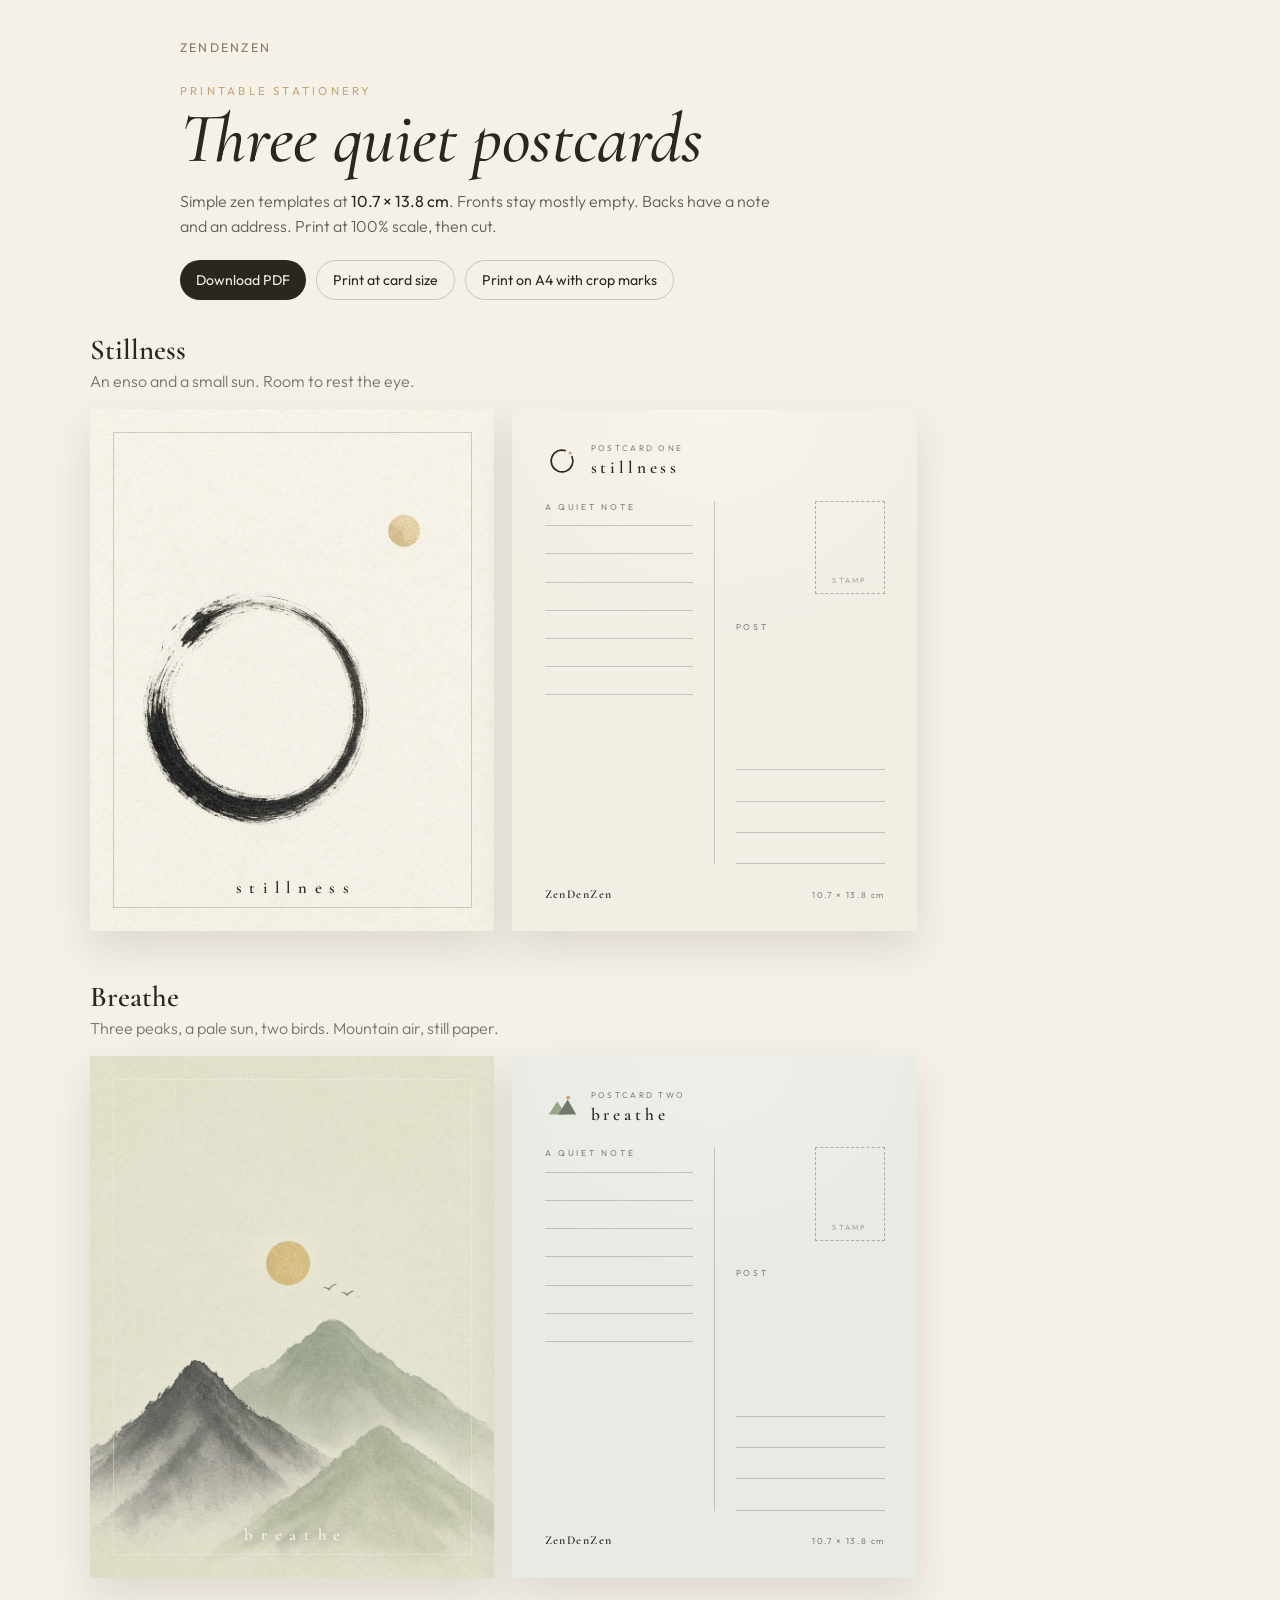
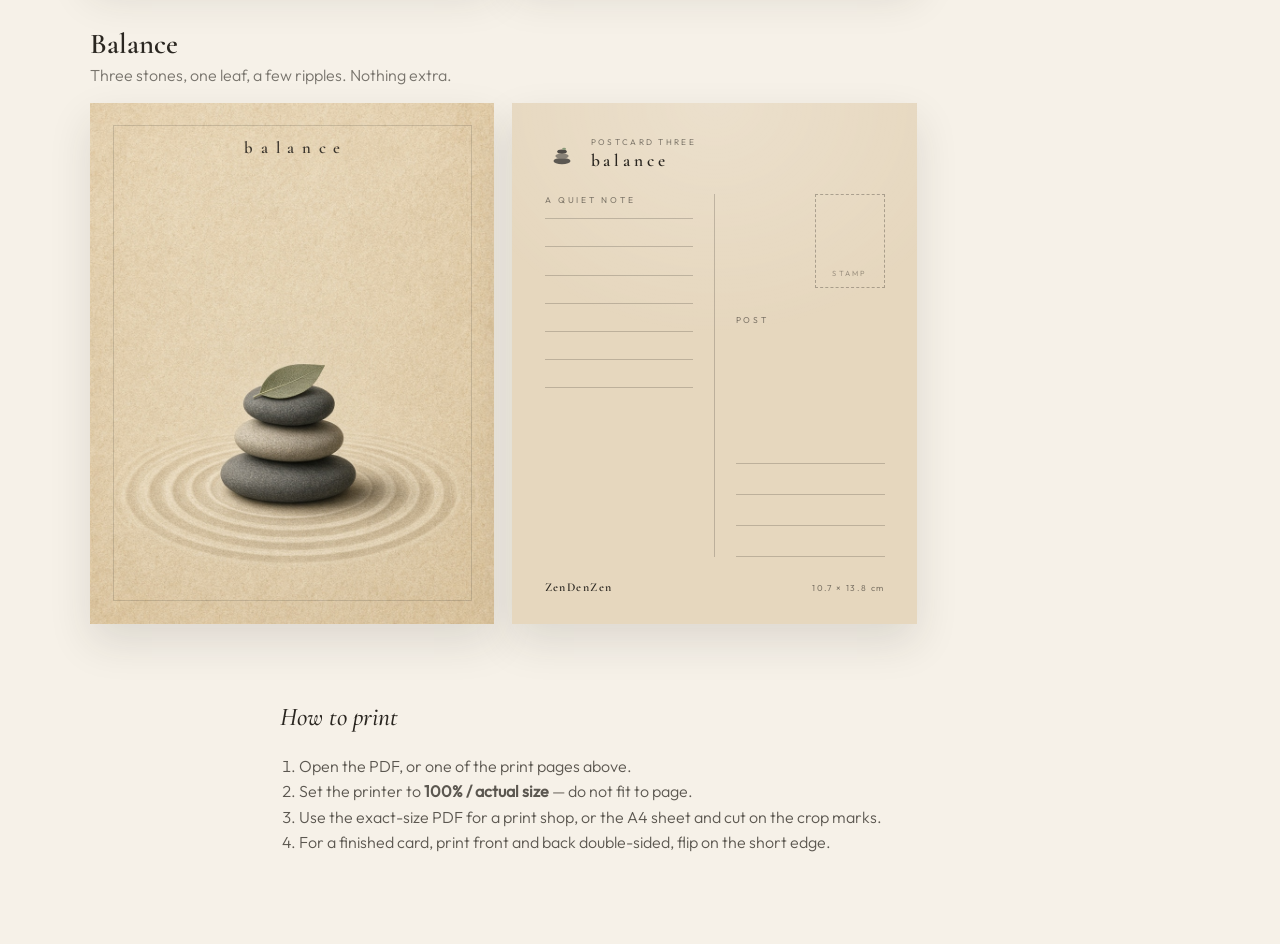
==== postcards/index.html @ d97804fe "Add three printable zen postcard templates at 10.7 × 13.8 cm Stillness, Breathe, and Balance each ha" ====
<!DOCTYPE html>
<html lang="en">
  <head>
    <meta charset="utf-8" />
    <meta name="viewport" content="width=device-width, initial-scale=1" />
    <title>Zen postcards — 10.7 × 13.8 cm</title>
    <meta name="description" content="Three simple zen postcard templates, printable at 10.7cm × 13.8cm." />
    <link rel="icon" href="../favicon.svg" type="image/svg+xml" />
    <link rel="stylesheet" href="./fonts.css" />
    <link rel="stylesheet" href="./cards.css" />
    <link rel="stylesheet" href="./gallery.css" />
  </head>
  <body>
    <svg xmlns="http://www.w3.org/2000/svg" aria-hidden="true" class="sprite">
      <symbol id="motif-stillness" viewBox="0 0 36 36">
        <circle cx="18" cy="18" r="11.5" fill="none" stroke="#2a2620" stroke-width="1.7" stroke-linecap="round" stroke-dasharray="62 10" transform="rotate(-24 18 18)"/>
        <circle cx="26.5" cy="9.5" r="1.6" fill="#c4a574"/>
      </symbol>
      <symbol id="motif-breathe" viewBox="0 0 36 36">
        <path d="M4 26 L13 12 L22 26 Z" fill="#8a9a78" opacity="0.85"/>
        <path d="M14 26 L24 10 L33 26 Z" fill="#6f7a6a"/>
        <circle cx="24.5" cy="8" r="2" fill="#c4a574"/>
      </symbol>
      <symbol id="motif-balance" viewBox="0 0 36 36">
        <ellipse cx="18" cy="25.5" rx="9" ry="3.4" fill="#5c5852"/>
        <ellipse cx="18" cy="20.2" rx="7" ry="2.8" fill="#8a8378"/>
        <ellipse cx="18" cy="15.4" rx="5.1" ry="2.3" fill="#4f4b46"/>
        <ellipse cx="20.2" cy="12.6" rx="2.1" ry="1.1" fill="#8a9a78"/>
      </symbol>
    </svg>

    <header class="page-head">
      <a class="home" href="../">ZenDenZen</a>
      <p class="eyebrow">Printable stationery</p>
      <h1>Three quiet postcards</h1>
      <p class="lede">
        Simple zen templates at <strong>10.7 × 13.8 cm</strong>. Fronts stay mostly empty.
        Backs have a note and an address. Print at 100% scale, then cut.
      </p>
      <div class="actions">
        <a class="btn" href="./pdf/zen-postcards.pdf" download>Download PDF</a>
        <a class="btn ghost" href="./print-exact.html">Print at card size</a>
        <a class="btn ghost" href="./print-a4.html">Print on A4 with crop marks</a>
      </div>
    </header>

    <main class="gallery" id="gallery">
      <section class="pair" data-name="stillness">
        <h2>Stillness</h2>
        <p>An enso and a small sun. Room to rest the eye.</p>
        <div class="faces">
          <article class="card front theme-stillness" aria-label="Stillness front">
            <img class="art" src="./art/stillness.jpg" alt="Ink enso circle and a gold sun on rice paper" />
            <div class="frame"></div>
            <p class="word">stillness</p>
          </article>
          <article class="card back theme-stillness" aria-label="Stillness back">
            <div class="back-head">
              <svg aria-hidden="true"><use href="#motif-stillness"/></svg>
              <div>
                <p class="back-kicker">Postcard one</p>
                <div class="name">stillness</div>
              </div>
            </div>
            <div class="split">
              <section>
                <p class="label">A quiet note</p>
                <div class="lines" aria-hidden="true"><span></span><span></span><span></span><span></span><span></span><span></span><span></span></div>
              </section>
              <div class="rule" aria-hidden="true"></div>
              <section class="address">
                <div class="stamp">stamp</div>
                <p class="label">Post</p>
                <div class="lines" aria-hidden="true"><span></span><span></span><span></span><span></span></div>
              </section>
            </div>
            <div class="back-foot">
              <span class="brand">ZenDenZen</span>
              <span>10.7 × 13.8 cm</span>
            </div>
          </article>
        </div>
      </section>

      <section class="pair" data-name="breathe">
        <h2>Breathe</h2>
        <p>Three peaks, a pale sun, two birds. Mountain air, still paper.</p>
        <div class="faces">
          <article class="card front theme-breathe" aria-label="Breathe front">
            <img class="art" src="./art/breathe.jpg" alt="Misty watercolor mountains under a gold sun" />
            <div class="frame"></div>
            <p class="word">breathe</p>
          </article>
          <article class="card back theme-breathe" aria-label="Breathe back">
            <div class="back-head">
              <svg aria-hidden="true"><use href="#motif-breathe"/></svg>
              <div>
                <p class="back-kicker">Postcard two</p>
                <div class="name">breathe</div>
              </div>
            </div>
            <div class="split">
              <section>
                <p class="label">A quiet note</p>
                <div class="lines" aria-hidden="true"><span></span><span></span><span></span><span></span><span></span><span></span><span></span></div>
              </section>
              <div class="rule" aria-hidden="true"></div>
              <section class="address">
                <div class="stamp">stamp</div>
                <p class="label">Post</p>
                <div class="lines" aria-hidden="true"><span></span><span></span><span></span><span></span></div>
              </section>
            </div>
            <div class="back-foot">
              <span class="brand">ZenDenZen</span>
              <span>10.7 × 13.8 cm</span>
            </div>
          </article>
        </div>
      </section>

      <section class="pair" data-name="balance">
        <h2>Balance</h2>
        <p>Three stones, one leaf, a few ripples. Nothing extra.</p>
        <div class="faces">
          <article class="card front theme-balance" aria-label="Balance front">
            <img class="art" src="./art/balance.jpg" alt="Stacked river stones with a leaf and sand ripples" />
            <div class="frame"></div>
            <p class="word">balance</p>
          </article>
          <article class="card back theme-balance" aria-label="Balance back">
            <div class="back-head">
              <svg aria-hidden="true"><use href="#motif-balance"/></svg>
              <div>
                <p class="back-kicker">Postcard three</p>
                <div class="name">balance</div>
              </div>
            </div>
            <div class="split">
              <section>
                <p class="label">A quiet note</p>
                <div class="lines" aria-hidden="true"><span></span><span></span><span></span><span></span><span></span><span></span><span></span></div>
              </section>
              <div class="rule" aria-hidden="true"></div>
              <section class="address">
                <div class="stamp">stamp</div>
                <p class="label">Post</p>
                <div class="lines" aria-hidden="true"><span></span><span></span><span></span><span></span></div>
              </section>
            </div>
            <div class="back-foot">
              <span class="brand">ZenDenZen</span>
              <span>10.7 × 13.8 cm</span>
            </div>
          </article>
        </div>
      </section>
    </main>

    <aside class="how">
      <h2>How to print</h2>
      <ol>
        <li>Open the PDF, or one of the print pages above.</li>
        <li>Set the printer to <strong>100% / actual size</strong> — do not fit to page.</li>
        <li>Use the exact-size PDF for a print shop, or the A4 sheet and cut on the crop marks.</li>
        <li>For a finished card, print front and back double-sided, flip on the short edge.</li>
      </ol>
    </aside>
  </body>
</html>
---- postcards/fonts.css ----
@font-face {
  font-family: "Cormorant Garamond";
  src: url("./fonts/cormorant-500.ttf") format("truetype");
  font-weight: 500;
  font-style: normal;
  font-display: swap;
}

@font-face {
  font-family: "Cormorant Garamond";
  src: url("./fonts/cormorant-600.ttf") format("truetype");
  font-weight: 600;
  font-style: normal;
  font-display: swap;
}

@font-face {
  font-family: "Cormorant Garamond";
  src: url("./fonts/cormorant-500i.ttf") format("truetype");
  font-weight: 500;
  font-style: italic;
  font-display: swap;
}

@font-face {
  font-family: "Outfit";
  src: url("./fonts/outfit-300.ttf") format("truetype");
  font-weight: 300;
  font-style: normal;
  font-display: swap;
}

@font-face {
  font-family: "Outfit";
  src: url("./fonts/outfit-400.ttf") format("truetype");
  font-weight: 400;
  font-style: normal;
  font-display: swap;
}
---- postcards/cards.css ----
/* Printable zen postcard faces — 10.7cm × 13.8cm */
:root {
  --card-w: 107mm;
  --card-h: 138mm;
  --ink: #2a2620;
  --muted: rgba(42, 38, 32, 0.55);
  --gold: #c4a574;
  --sage: #8a9a78;
  --line: rgba(42, 38, 32, 0.22);
  --paper-still: #f3eee4;
  --paper-breathe: #e7ebe3;
  --paper-balance: #e6d7be;
}

.sprite {
  position: absolute;
  width: 0;
  height: 0;
  overflow: hidden;
}

.card {
  position: relative;
  width: var(--card-w);
  height: var(--card-h);
  overflow: hidden;
  color: var(--ink);
  background: var(--paper-still);
  font-family: Outfit, system-ui, sans-serif;
  -webkit-print-color-adjust: exact;
  print-color-adjust: exact;
}

.card img.art {
  position: absolute;
  inset: 0;
  width: 100%;
  height: 100%;
  object-fit: cover;
  object-position: center;
}

.card .frame {
  position: absolute;
  inset: 6mm;
  border: 0.18mm solid rgba(42, 38, 32, 0.2);
  pointer-events: none;
}

.theme-breathe .frame {
  border-color: rgba(244, 239, 230, 0.34);
}

.theme-balance .frame {
  border-color: rgba(42, 38, 32, 0.16);
}

.card .word {
  position: absolute;
  left: 0;
  right: 0;
  bottom: 9mm;
  margin: 0;
  text-align: center;
  font-family: "Cormorant Garamond", Georgia, serif;
  font-weight: 500;
  font-style: italic;
  font-size: 12.5pt;
  letter-spacing: 0.46em;
  text-indent: 0.46em;
  line-height: 1;
}

.theme-stillness .word {
  color: #2a2620;
}

.theme-breathe .word {
  color: #f6f3ec;
  text-shadow: 0 1px 10px rgba(42, 38, 32, 0.28);
}

.theme-balance .word {
  bottom: auto;
  top: 10mm;
  color: #3a342c;
}

/* —— backs —— */
.card.back {
  box-sizing: border-box;
  padding: 9mm 8.5mm 8mm;
  display: flex;
  flex-direction: column;
}

.theme-stillness.back {
  background:
    radial-gradient(120% 80% at 50% 0%, rgba(255, 255, 255, 0.35), transparent 55%),
    var(--paper-still);
}

.theme-breathe.back {
  background:
    radial-gradient(120% 80% at 50% 0%, rgba(255, 255, 255, 0.28), transparent 55%),
    var(--paper-breathe);
}

.theme-balance.back {
  background:
    radial-gradient(120% 80% at 50% 0%, rgba(255, 255, 255, 0.22), transparent 55%),
    var(--paper-balance);
}

.back-head {
  display: flex;
  align-items: center;
  gap: 3.2mm;
  margin-bottom: 6mm;
}

.back-head svg {
  width: 9mm;
  height: 9mm;
  flex: none;
}

.back-head .name {
  font-family: "Cormorant Garamond", Georgia, serif;
  font-style: italic;
  font-size: 13pt;
  letter-spacing: 0.22em;
}

.back-kicker {
  margin: 0 0 1mm;
  font-size: 6.2pt;
  letter-spacing: 0.28em;
  text-transform: uppercase;
  color: var(--muted);
}

.split {
  flex: 1;
  display: grid;
  grid-template-columns: 1fr 0.18mm 1fr;
  gap: 5.5mm;
  min-height: 0;
}

.rule {
  background: var(--line);
  width: 0.18mm;
  justify-self: center;
}

.label {
  margin: 0 0 3.5mm;
  font-size: 6.4pt;
  letter-spacing: 0.32em;
  text-transform: uppercase;
  color: var(--muted);
}

.lines {
  display: flex;
  flex-direction: column;
  gap: 7.2mm;
}

.lines span {
  display: block;
  height: 0;
  border-bottom: 0.18mm solid var(--line);
}

.address {
  display: flex;
  flex-direction: column;
}

.stamp {
  width: 18mm;
  height: 22mm;
  margin: 0 0 7mm auto;
  border: 0.22mm dashed rgba(42, 38, 32, 0.32);
  display: flex;
  align-items: flex-end;
  justify-content: center;
  padding-bottom: 2.2mm;
  font-size: 5.6pt;
  letter-spacing: 0.28em;
  text-transform: uppercase;
  color: rgba(42, 38, 32, 0.38);
}

.address .lines {
  margin-top: auto;
  gap: 8mm;
}

.back-foot {
  display: flex;
  justify-content: space-between;
  align-items: baseline;
  margin-top: 6mm;
  font-size: 6.4pt;
  letter-spacing: 0.18em;
  color: var(--muted);
}

.back-foot .brand {
  font-family: "Cormorant Garamond", Georgia, serif;
  font-style: italic;
  letter-spacing: 0.12em;
  font-size: 9pt;
  color: var(--ink);
}
---- postcards/gallery.css ----
html,
body {
  margin: 0;
  background: #f6f1e8;
  color: #2a2620;
  font-family: Outfit, system-ui, sans-serif;
}

.page-head {
  max-width: 920px;
  margin: 0 auto;
  padding: 36px 24px 12px;
}

.home {
  display: inline-block;
  margin-bottom: 28px;
  color: #8a7a62;
  text-decoration: none;
  letter-spacing: 0.18em;
  font-size: 0.78rem;
  text-transform: uppercase;
}

.eyebrow {
  margin: 0;
  color: #c4a574;
  letter-spacing: 0.28em;
  text-transform: uppercase;
  font-size: 0.72rem;
}

h1 {
  font-family: "Cormorant Garamond", Georgia, serif;
  font-weight: 500;
  font-size: clamp(2.6rem, 6vw, 4.4rem);
  line-height: 0.95;
  margin: 8px 0 12px;
}

.lede {
  max-width: 38em;
  line-height: 1.55;
  color: rgba(42, 38, 32, 0.72);
  font-weight: 300;
}

.lede strong {
  font-weight: 400;
  color: #2a2620;
}

.actions {
  display: flex;
  flex-wrap: wrap;
  gap: 10px;
  margin: 22px 0 8px;
}

.btn {
  display: inline-flex;
  align-items: center;
  padding: 10px 16px;
  border-radius: 999px;
  background: #2a2620;
  color: #f4efe6;
  text-decoration: none;
  font-size: 0.88rem;
}

.btn.ghost {
  background: transparent;
  color: #2a2620;
  border: 1px solid rgba(42, 38, 32, 0.22);
}

.gallery {
  max-width: 1100px;
  margin: 0 auto;
  padding: 12px 24px 48px;
  display: grid;
  gap: 48px;
}

.pair h2 {
  font-family: "Cormorant Garamond", Georgia, serif;
  font-weight: 500;
  font-style: italic;
  font-size: 1.8rem;
  margin: 0 0 4px;
}

.pair > p {
  margin: 0 0 18px;
  color: rgba(42, 38, 32, 0.62);
  font-weight: 300;
}

.faces {
  display: flex;
  flex-wrap: wrap;
  gap: 18px;
}

.gallery .card {
  box-shadow: 0 18px 40px rgba(42, 38, 32, 0.12);
}

.how {
  max-width: 720px;
  margin: 0 auto 64px;
  padding: 8px 24px;
}

.how h2 {
  font-family: "Cormorant Garamond", Georgia, serif;
  font-weight: 500;
  font-size: 1.6rem;
}

.how ol {
  padding-left: 1.2em;
  line-height: 1.6;
  color: rgba(42, 38, 32, 0.76);
  font-weight: 300;
}

@media (max-width: 900px) {
  .gallery .card {
    width: min(var(--card-w), 100%);
    height: auto;
    aspect-ratio: 107 / 138;
  }
}
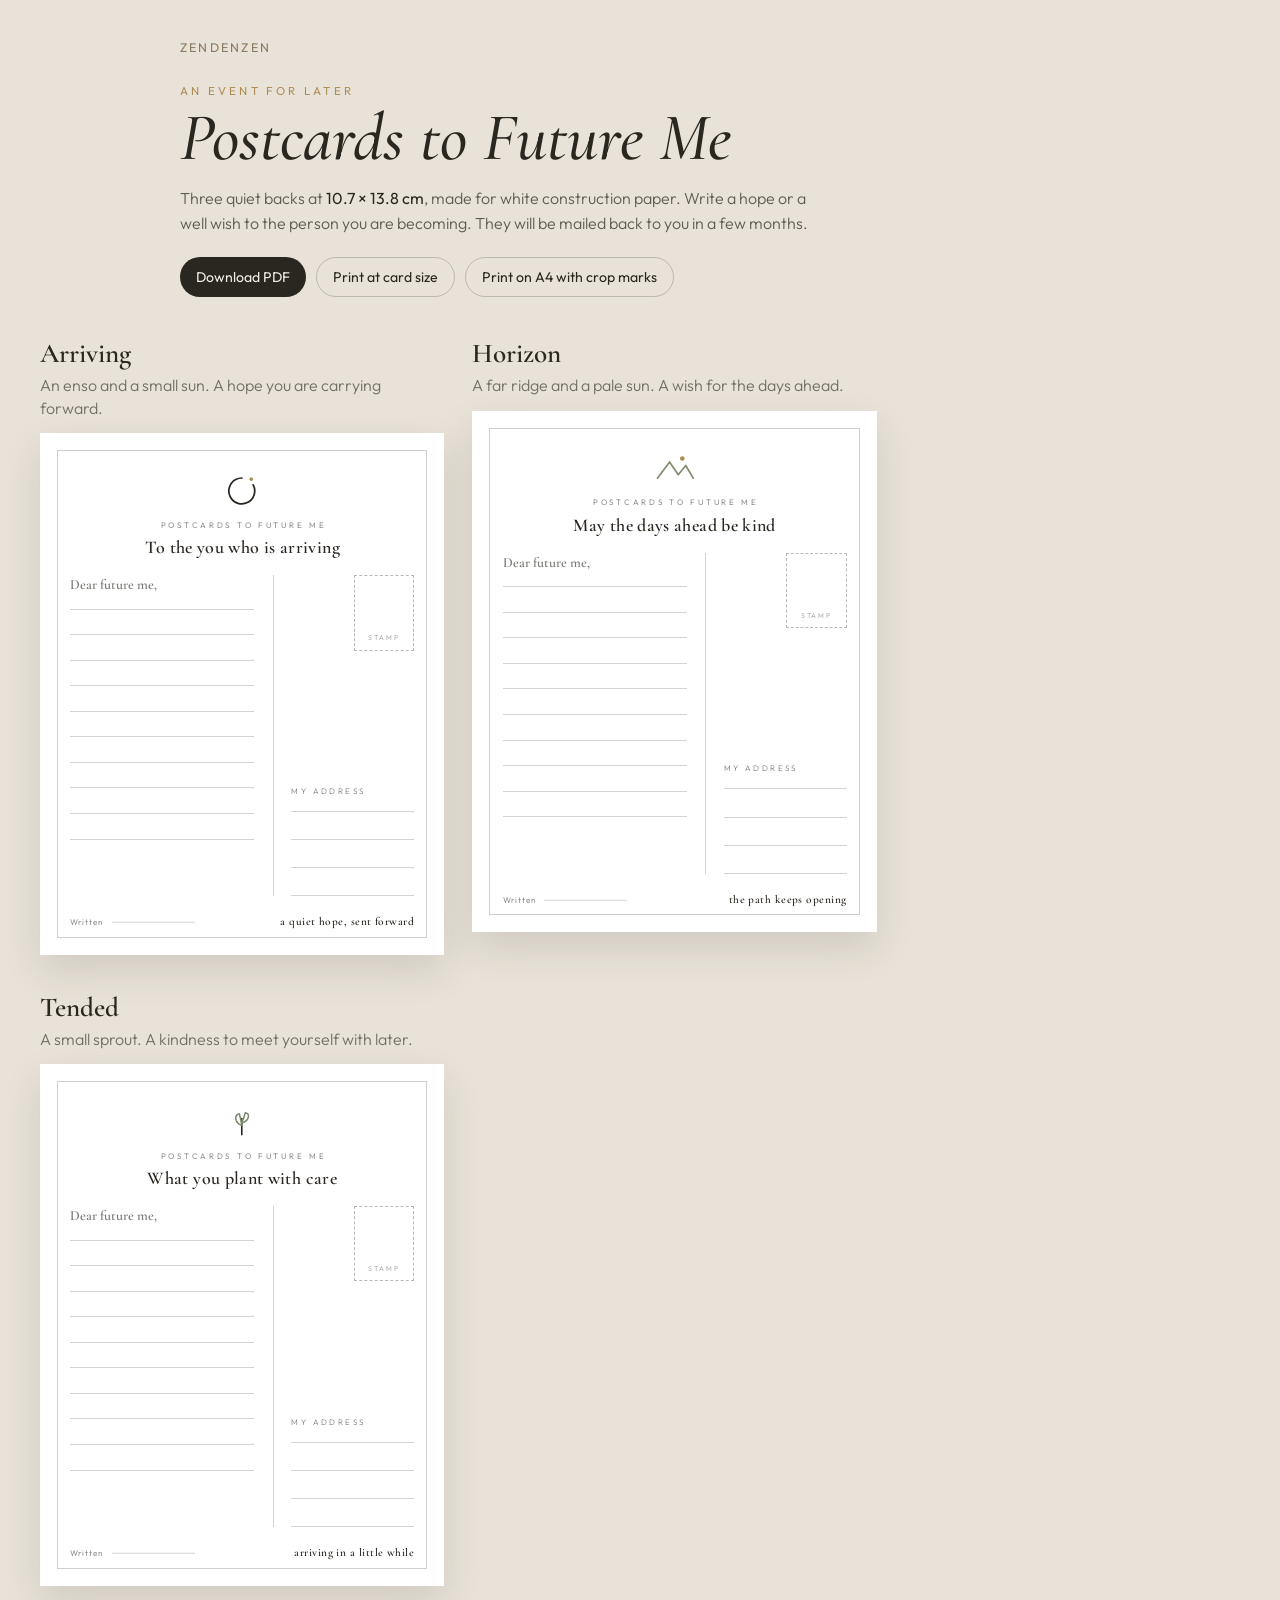
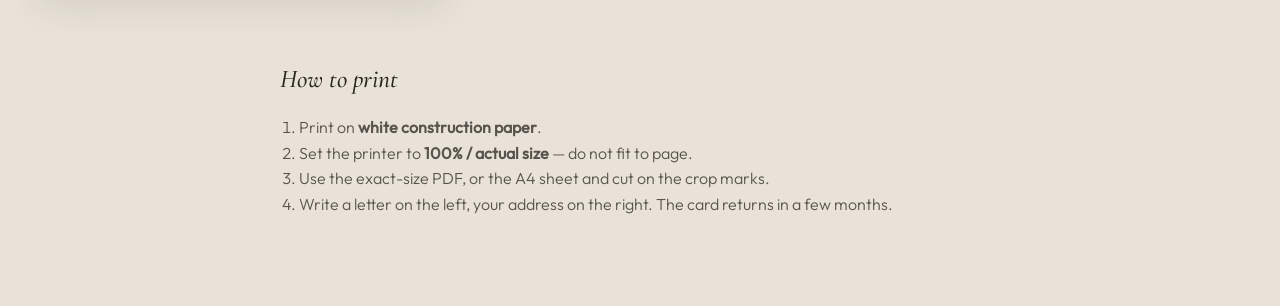
==== commit d542491e: "Redesign postcard backs for Postcards to Future Me Drop the illustrated fronts and print three white" ====
--- a/postcards/index.html
+++ b/postcards/index.html
@@ -3,8 +3,11 @@
   <head>
     <meta charset="utf-8" />
     <meta name="viewport" content="width=device-width, initial-scale=1" />
-    <title>Zen postcards — 10.7 × 13.8 cm</title>
-    <meta name="description" content="Three simple zen postcard templates, printable at 10.7cm × 13.8cm." />
+    <title>Postcards to Future Me — 10.7 × 13.8 cm</title>
+    <meta
+      name="description"
+      content="Three zen postcard backs for Postcards to Future Me. Print on white paper at 10.7cm × 13.8cm."
+    />
     <link rel="icon" href="../favicon.svg" type="image/svg+xml" />
     <link rel="stylesheet" href="./fonts.css" />
     <link rel="stylesheet" href="./cards.css" />
@@ -12,30 +15,29 @@
   </head>
   <body>
     <svg xmlns="http://www.w3.org/2000/svg" aria-hidden="true" class="sprite">
-      <symbol id="motif-stillness" viewBox="0 0 36 36">
-        <circle cx="18" cy="18" r="11.5" fill="none" stroke="#2a2620" stroke-width="1.7" stroke-linecap="round" stroke-dasharray="62 10" transform="rotate(-24 18 18)"/>
-        <circle cx="26.5" cy="9.5" r="1.6" fill="#c4a574"/>
+      <symbol id="motif-arriving" viewBox="0 0 36 36" fill="none">
+        <circle cx="18" cy="19" r="11.2" stroke="#2a2620" stroke-width="1.5" stroke-linecap="round" stroke-dasharray="58 12" transform="rotate(-28 18 19)"/>
+        <circle cx="26.2" cy="8.8" r="1.55" fill="#b08d55" stroke="none"/>
       </symbol>
-      <symbol id="motif-breathe" viewBox="0 0 36 36">
-        <path d="M4 26 L13 12 L22 26 Z" fill="#8a9a78" opacity="0.85"/>
-        <path d="M14 26 L24 10 L33 26 Z" fill="#6f7a6a"/>
-        <circle cx="24.5" cy="8" r="2" fill="#c4a574"/>
+      <symbol id="motif-horizon" viewBox="0 0 36 36" fill="none">
+        <path d="M3 27 L13.5 13 L21 24 L27.5 16 L34 27" stroke="#7d8c6c" stroke-width="1.45" stroke-linecap="round" stroke-linejoin="round"/>
+        <circle cx="24.5" cy="10" r="2" fill="#b08d55" stroke="none"/>
       </symbol>
-      <symbol id="motif-balance" viewBox="0 0 36 36">
-        <ellipse cx="18" cy="25.5" rx="9" ry="3.4" fill="#5c5852"/>
-        <ellipse cx="18" cy="20.2" rx="7" ry="2.8" fill="#8a8378"/>
-        <ellipse cx="18" cy="15.4" rx="5.1" ry="2.3" fill="#4f4b46"/>
-        <ellipse cx="20.2" cy="12.6" rx="2.1" ry="1.1" fill="#8a9a78"/>
+      <symbol id="motif-tended" viewBox="0 0 36 36" fill="none">
+        <path d="M18 30 V16" stroke="#2a2620" stroke-width="1.4" stroke-linecap="round"/>
+        <path d="M18 22 C12 20 11 13 16 12 C17 17 18 20 18 22" stroke="#7d8c6c" stroke-width="1.35" stroke-linecap="round" stroke-linejoin="round"/>
+        <path d="M18 20 C24 18 26 12 21 11 C20 16 18 19 18 20" stroke="#7d8c6c" stroke-width="1.35" stroke-linecap="round" stroke-linejoin="round"/>
       </symbol>
     </svg>
 
     <header class="page-head">
       <a class="home" href="../">ZenDenZen</a>
-      <p class="eyebrow">Printable stationery</p>
-      <h1>Three quiet postcards</h1>
+      <p class="eyebrow">An event for later</p>
+      <h1>Postcards to Future Me</h1>
       <p class="lede">
-        Simple zen templates at <strong>10.7 × 13.8 cm</strong>. Fronts stay mostly empty.
-        Backs have a note and an address. Print at 100% scale, then cut.
+        Three quiet backs at <strong>10.7 × 13.8 cm</strong>, made for white construction
+        paper. Write a hope or a well wish to the person you are becoming. They
+        will be mailed back to you in a few months.
       </p>
       <div class="actions">
         <a class="btn" href="./pdf/zen-postcards.pdf" download>Download PDF</a>
@@ -44,126 +46,102 @@
       </div>
     </header>
 
-    <main class="gallery" id="gallery">
-      <section class="pair" data-name="stillness">
-        <h2>Stillness</h2>
-        <p>An enso and a small sun. Room to rest the eye.</p>
-        <div class="faces">
-          <article class="card front theme-stillness" aria-label="Stillness front">
-            <img class="art" src="./art/stillness.jpg" alt="Ink enso circle and a gold sun on rice paper" />
-            <div class="frame"></div>
-            <p class="word">stillness</p>
-          </article>
-          <article class="card back theme-stillness" aria-label="Stillness back">
-            <div class="back-head">
-              <svg aria-hidden="true"><use href="#motif-stillness"/></svg>
-              <div>
-                <p class="back-kicker">Postcard one</p>
-                <div class="name">stillness</div>
-              </div>
-            </div>
-            <div class="split">
-              <section>
-                <p class="label">A quiet note</p>
-                <div class="lines" aria-hidden="true"><span></span><span></span><span></span><span></span><span></span><span></span><span></span></div>
-              </section>
-              <div class="rule" aria-hidden="true"></div>
-              <section class="address">
-                <div class="stamp">stamp</div>
-                <p class="label">Post</p>
-                <div class="lines" aria-hidden="true"><span></span><span></span><span></span><span></span></div>
-              </section>
-            </div>
-            <div class="back-foot">
-              <span class="brand">ZenDenZen</span>
-              <span>10.7 × 13.8 cm</span>
-            </div>
-          </article>
-        </div>
+    <main class="gallery">
+      <section>
+        <h2>Arriving</h2>
+        <p>An enso and a small sun. A hope you are carrying forward.</p>
+        <article class="card theme-arriving">
+          <div class="frame"></div>
+          <header class="head">
+            <svg aria-hidden="true"><use href="#motif-arriving"/></svg>
+            <p class="event">Postcards to Future Me</p>
+            <h3 class="prompt">To the you who is arriving</h3>
+          </header>
+          <div class="split">
+            <section class="letter">
+              <p class="salute">Dear future me,</p>
+              <div class="lines" aria-hidden="true"><span></span><span></span><span></span><span></span><span></span><span></span><span></span><span></span><span></span><span></span></div>
+            </section>
+            <div class="rule" aria-hidden="true"></div>
+            <section class="address">
+              <div class="stamp">stamp</div>
+              <p class="label">My address</p>
+              <div class="lines" aria-hidden="true"><span></span><span></span><span></span><span></span></div>
+            </section>
+          </div>
+          <footer class="foot">
+            <span class="date">Written <span class="blank"></span></span>
+            <span class="wish">a quiet hope, sent forward</span>
+          </footer>
+        </article>
       </section>
 
-      <section class="pair" data-name="breathe">
-        <h2>Breathe</h2>
-        <p>Three peaks, a pale sun, two birds. Mountain air, still paper.</p>
-        <div class="faces">
-          <article class="card front theme-breathe" aria-label="Breathe front">
-            <img class="art" src="./art/breathe.jpg" alt="Misty watercolor mountains under a gold sun" />
-            <div class="frame"></div>
-            <p class="word">breathe</p>
-          </article>
-          <article class="card back theme-breathe" aria-label="Breathe back">
-            <div class="back-head">
-              <svg aria-hidden="true"><use href="#motif-breathe"/></svg>
-              <div>
-                <p class="back-kicker">Postcard two</p>
-                <div class="name">breathe</div>
-              </div>
-            </div>
-            <div class="split">
-              <section>
-                <p class="label">A quiet note</p>
-                <div class="lines" aria-hidden="true"><span></span><span></span><span></span><span></span><span></span><span></span><span></span></div>
-              </section>
-              <div class="rule" aria-hidden="true"></div>
-              <section class="address">
-                <div class="stamp">stamp</div>
-                <p class="label">Post</p>
-                <div class="lines" aria-hidden="true"><span></span><span></span><span></span><span></span></div>
-              </section>
-            </div>
-            <div class="back-foot">
-              <span class="brand">ZenDenZen</span>
-              <span>10.7 × 13.8 cm</span>
-            </div>
-          </article>
-        </div>
+      <section>
+        <h2>Horizon</h2>
+        <p>A far ridge and a pale sun. A wish for the days ahead.</p>
+        <article class="card theme-horizon">
+          <div class="frame"></div>
+          <header class="head">
+            <svg aria-hidden="true"><use href="#motif-horizon"/></svg>
+            <p class="event">Postcards to Future Me</p>
+            <h3 class="prompt">May the days ahead be kind</h3>
+          </header>
+          <div class="split">
+            <section class="letter">
+              <p class="salute">Dear future me,</p>
+              <div class="lines" aria-hidden="true"><span></span><span></span><span></span><span></span><span></span><span></span><span></span><span></span><span></span><span></span></div>
+            </section>
+            <div class="rule" aria-hidden="true"></div>
+            <section class="address">
+              <div class="stamp">stamp</div>
+              <p class="label">My address</p>
+              <div class="lines" aria-hidden="true"><span></span><span></span><span></span><span></span></div>
+            </section>
+          </div>
+          <footer class="foot">
+            <span class="date">Written <span class="blank"></span></span>
+            <span class="wish">the path keeps opening</span>
+          </footer>
+        </article>
       </section>
 
-      <section class="pair" data-name="balance">
-        <h2>Balance</h2>
-        <p>Three stones, one leaf, a few ripples. Nothing extra.</p>
-        <div class="faces">
-          <article class="card front theme-balance" aria-label="Balance front">
-            <img class="art" src="./art/balance.jpg" alt="Stacked river stones with a leaf and sand ripples" />
-            <div class="frame"></div>
-            <p class="word">balance</p>
-          </article>
-          <article class="card back theme-balance" aria-label="Balance back">
-            <div class="back-head">
-              <svg aria-hidden="true"><use href="#motif-balance"/></svg>
-              <div>
-                <p class="back-kicker">Postcard three</p>
-                <div class="name">balance</div>
-              </div>
-            </div>
-            <div class="split">
-              <section>
-                <p class="label">A quiet note</p>
-                <div class="lines" aria-hidden="true"><span></span><span></span><span></span><span></span><span></span><span></span><span></span></div>
-              </section>
-              <div class="rule" aria-hidden="true"></div>
-              <section class="address">
-                <div class="stamp">stamp</div>
-                <p class="label">Post</p>
-                <div class="lines" aria-hidden="true"><span></span><span></span><span></span><span></span></div>
-              </section>
-            </div>
-            <div class="back-foot">
-              <span class="brand">ZenDenZen</span>
-              <span>10.7 × 13.8 cm</span>
-            </div>
-          </article>
-        </div>
+      <section>
+        <h2>Tended</h2>
+        <p>A small sprout. A kindness to meet yourself with later.</p>
+        <article class="card theme-tended">
+          <div class="frame"></div>
+          <header class="head">
+            <svg aria-hidden="true"><use href="#motif-tended"/></svg>
+            <p class="event">Postcards to Future Me</p>
+            <h3 class="prompt">What you plant with care</h3>
+          </header>
+          <div class="split">
+            <section class="letter">
+              <p class="salute">Dear future me,</p>
+              <div class="lines" aria-hidden="true"><span></span><span></span><span></span><span></span><span></span><span></span><span></span><span></span><span></span><span></span></div>
+            </section>
+            <div class="rule" aria-hidden="true"></div>
+            <section class="address">
+              <div class="stamp">stamp</div>
+              <p class="label">My address</p>
+              <div class="lines" aria-hidden="true"><span></span><span></span><span></span><span></span></div>
+            </section>
+          </div>
+          <footer class="foot">
+            <span class="date">Written <span class="blank"></span></span>
+            <span class="wish">arriving in a little while</span>
+          </footer>
+        </article>
       </section>
     </main>
 
     <aside class="how">
       <h2>How to print</h2>
       <ol>
-        <li>Open the PDF, or one of the print pages above.</li>
+        <li>Print on <strong>white construction paper</strong>.</li>
         <li>Set the printer to <strong>100% / actual size</strong> — do not fit to page.</li>
-        <li>Use the exact-size PDF for a print shop, or the A4 sheet and cut on the crop marks.</li>
-        <li>For a finished card, print front and back double-sided, flip on the short edge.</li>
+        <li>Use the exact-size PDF, or the A4 sheet and cut on the crop marks.</li>
+        <li>Write a letter on the left, your address on the right. The card returns in a few months.</li>
       </ol>
     </aside>
   </body>
--- a/postcards/cards.css
+++ b/postcards/cards.css
@@ -1,15 +1,12 @@
-/* Printable zen postcard faces — 10.7cm × 13.8cm */
+/* Postcard backs — 10.7cm × 13.8cm, ink on white construction paper */
 :root {
   --card-w: 107mm;
   --card-h: 138mm;
   --ink: #2a2620;
-  --muted: rgba(42, 38, 32, 0.55);
-  --gold: #c4a574;
-  --sage: #8a9a78;
-  --line: rgba(42, 38, 32, 0.22);
-  --paper-still: #f3eee4;
-  --paper-breathe: #e7ebe3;
-  --paper-balance: #e6d7be;
+  --muted: rgba(42, 38, 32, 0.52);
+  --gold: #b08d55;
+  --sage: #7d8c6c;
+  --line: rgba(42, 38, 32, 0.2);
 }
 
 .sprite {
@@ -20,144 +17,85 @@
 }
 
 .card {
+  box-sizing: border-box;
   position: relative;
   width: var(--card-w);
   height: var(--card-h);
   overflow: hidden;
+  display: flex;
+  flex-direction: column;
+  padding: 8mm 8mm 7mm;
   color: var(--ink);
-  background: var(--paper-still);
+  background: #fff;
   font-family: Outfit, system-ui, sans-serif;
   -webkit-print-color-adjust: exact;
   print-color-adjust: exact;
 }
 
-.card img.art {
+.frame {
   position: absolute;
-  inset: 0;
-  width: 100%;
-  height: 100%;
-  object-fit: cover;
-  object-position: center;
-}
-
-.card .frame {
-  position: absolute;
-  inset: 6mm;
-  border: 0.18mm solid rgba(42, 38, 32, 0.2);
+  inset: 4.5mm;
+  border: 0.18mm solid rgba(42, 38, 32, 0.22);
   pointer-events: none;
 }
 
-.theme-breathe .frame {
-  border-color: rgba(244, 239, 230, 0.34);
+.head {
+  text-align: center;
+  margin: 1.5mm 0 4.5mm;
 }
 
-.theme-balance .frame {
-  border-color: rgba(42, 38, 32, 0.16);
+.head svg {
+  display: block;
+  width: 11mm;
+  height: 11mm;
+  margin: 0 auto 2.4mm;
 }
 
-.card .word {
-  position: absolute;
-  left: 0;
-  right: 0;
-  bottom: 9mm;
+.event {
   margin: 0;
-  text-align: center;
+  font-size: 6pt;
+  letter-spacing: 0.34em;
+  text-indent: 0.34em;
+  text-transform: uppercase;
+  color: var(--muted);
+}
+
+.prompt {
+  margin: 2mm 0 0;
   font-family: "Cormorant Garamond", Georgia, serif;
   font-weight: 500;
   font-style: italic;
-  font-size: 12.5pt;
-  letter-spacing: 0.46em;
-  text-indent: 0.46em;
-  line-height: 1;
-}
-
-.theme-stillness .word {
-  color: #2a2620;
-}
-
-.theme-breathe .word {
-  color: #f6f3ec;
-  text-shadow: 0 1px 10px rgba(42, 38, 32, 0.28);
-}
-
-.theme-balance .word {
-  bottom: auto;
-  top: 10mm;
-  color: #3a342c;
-}
-
-/* —— backs —— */
-.card.back {
-  box-sizing: border-box;
-  padding: 9mm 8.5mm 8mm;
-  display: flex;
-  flex-direction: column;
-}
-
-.theme-stillness.back {
-  background:
-    radial-gradient(120% 80% at 50% 0%, rgba(255, 255, 255, 0.35), transparent 55%),
-    var(--paper-still);
-}
-
-.theme-breathe.back {
-  background:
-    radial-gradient(120% 80% at 50% 0%, rgba(255, 255, 255, 0.28), transparent 55%),
-    var(--paper-breathe);
-}
-
-.theme-balance.back {
-  background:
-    radial-gradient(120% 80% at 50% 0%, rgba(255, 255, 255, 0.22), transparent 55%),
-    var(--paper-balance);
-}
-
-.back-head {
-  display: flex;
-  align-items: center;
-  gap: 3.2mm;
-  margin-bottom: 6mm;
-}
-
-.back-head svg {
-  width: 9mm;
-  height: 9mm;
-  flex: none;
-}
-
-.back-head .name {
-  font-family: "Cormorant Garamond", Georgia, serif;
-  font-style: italic;
-  font-size: 13pt;
-  letter-spacing: 0.22em;
-}
-
-.back-kicker {
-  margin: 0 0 1mm;
-  font-size: 6.2pt;
-  letter-spacing: 0.28em;
-  text-transform: uppercase;
-  color: var(--muted);
+  font-size: 13.5pt;
+  letter-spacing: 0.02em;
+  line-height: 1.15;
 }
 
 .split {
   flex: 1;
   display: grid;
-  grid-template-columns: 1fr 0.18mm 1fr;
-  gap: 5.5mm;
+  grid-template-columns: 1.35fr 0.16mm 0.9fr;
+  gap: 4.8mm;
   min-height: 0;
 }
 
 .rule {
   background: var(--line);
-  width: 0.18mm;
+  width: 0.16mm;
   justify-self: center;
 }
 
+.salute {
+  margin: 0 0 3.2mm;
+  font-family: "Cormorant Garamond", Georgia, serif;
+  font-style: italic;
+  font-size: 10.5pt;
+  color: var(--ink);
+}
+
 .label {
-  margin: 0 0 3.5mm;
-  font-size: 6.4pt;
-  letter-spacing: 0.32em;
+  margin: 0 0 3.2mm;
+  font-size: 6pt;
+  letter-spacing: 0.3em;
   text-transform: uppercase;
   color: var(--muted);
 }
@@ -165,13 +103,13 @@
 .lines {
   display: flex;
   flex-direction: column;
-  gap: 7.2mm;
+  gap: 6.5mm;
 }
 
 .lines span {
   display: block;
   height: 0;
-  border-bottom: 0.18mm solid var(--line);
+  border-bottom: 0.16mm solid var(--line);
 }
 
 .address {
@@ -180,39 +118,57 @@
 }
 
 .stamp {
-  width: 18mm;
-  height: 22mm;
-  margin: 0 0 7mm auto;
-  border: 0.22mm dashed rgba(42, 38, 32, 0.32);
+  box-sizing: border-box;
+  width: 16mm;
+  height: 20mm;
+  margin: 0 0 0 auto;
+  border: 0.2mm dashed rgba(42, 38, 32, 0.32);
   display: flex;
   align-items: flex-end;
   justify-content: center;
-  padding-bottom: 2.2mm;
-  font-size: 5.6pt;
-  letter-spacing: 0.28em;
+  padding-bottom: 2mm;
+  font-size: 5.2pt;
+  letter-spacing: 0.26em;
   text-transform: uppercase;
   color: rgba(42, 38, 32, 0.38);
 }
 
-.address .lines {
+.address .label {
   margin-top: auto;
-  gap: 8mm;
 }
 
-.back-foot {
+.address .lines {
+  gap: 7.2mm;
+}
+
+.foot {
   display: flex;
   justify-content: space-between;
   align-items: baseline;
-  margin-top: 6mm;
-  font-size: 6.4pt;
-  letter-spacing: 0.18em;
+  gap: 4mm;
+  margin-top: 5mm;
+  font-size: 6.2pt;
+  letter-spacing: 0.12em;
   color: var(--muted);
 }
 
-.back-foot .brand {
+.foot .date {
+  display: inline-flex;
+  align-items: baseline;
+  gap: 2mm;
+}
+
+.foot .blank {
+  display: inline-block;
+  width: 22mm;
+  border-bottom: 0.16mm solid var(--line);
+  transform: translateY(-0.6mm);
+}
+
+.wish {
   font-family: "Cormorant Garamond", Georgia, serif;
   font-style: italic;
-  letter-spacing: 0.12em;
-  font-size: 9pt;
+  letter-spacing: 0.04em;
+  font-size: 8.5pt;
   color: var(--ink);
 }
--- a/postcards/gallery.css
+++ b/postcards/gallery.css
@@ -1,7 +1,7 @@
 html,
 body {
   margin: 0;
-  background: #f6f1e8;
+  background: #e8e2d8;
   color: #2a2620;
   font-family: Outfit, system-ui, sans-serif;
 }
@@ -24,7 +24,7 @@
 
 .eyebrow {
   margin: 0;
-  color: #c4a574;
+  color: #b08d55;
   letter-spacing: 0.28em;
   text-transform: uppercase;
   font-size: 0.72rem;
@@ -33,13 +33,13 @@
 h1 {
   font-family: "Cormorant Garamond", Georgia, serif;
   font-weight: 500;
-  font-size: clamp(2.6rem, 6vw, 4.4rem);
+  font-size: clamp(2.6rem, 6vw, 4.2rem);
   line-height: 0.95;
   margin: 8px 0 12px;
 }
 
 .lede {
-  max-width: 38em;
+  max-width: 40em;
   line-height: 1.55;
   color: rgba(42, 38, 32, 0.72);
   font-weight: 300;
@@ -75,35 +75,35 @@
 }
 
 .gallery {
-  max-width: 1100px;
+  max-width: 1200px;
   margin: 0 auto;
-  padding: 12px 24px 48px;
-  display: grid;
-  gap: 48px;
+  padding: 20px 24px 48px;
+  display: flex;
+  flex-wrap: wrap;
+  gap: 36px 28px;
 }
 
-.pair h2 {
+.gallery section {
+  max-width: var(--card-w);
+}
+
+.gallery h2 {
   font-family: "Cormorant Garamond", Georgia, serif;
   font-weight: 500;
   font-style: italic;
-  font-size: 1.8rem;
+  font-size: 1.7rem;
   margin: 0 0 4px;
 }
 
-.pair > p {
-  margin: 0 0 18px;
+.gallery section > p {
+  margin: 0 0 14px;
   color: rgba(42, 38, 32, 0.62);
   font-weight: 300;
-}
-
-.faces {
-  display: flex;
-  flex-wrap: wrap;
-  gap: 18px;
+  line-height: 1.4;
 }
 
 .gallery .card {
-  box-shadow: 0 18px 40px rgba(42, 38, 32, 0.12);
+  box-shadow: 0 16px 36px rgba(42, 38, 32, 0.12);
 }
 
 .how {
@@ -125,10 +125,8 @@
   font-weight: 300;
 }
 
-@media (max-width: 900px) {
+@media (max-width: 720px) {
   .gallery .card {
-    width: min(var(--card-w), 100%);
-    height: auto;
-    aspect-ratio: 107 / 138;
+    zoom: 0.78;
   }
 }
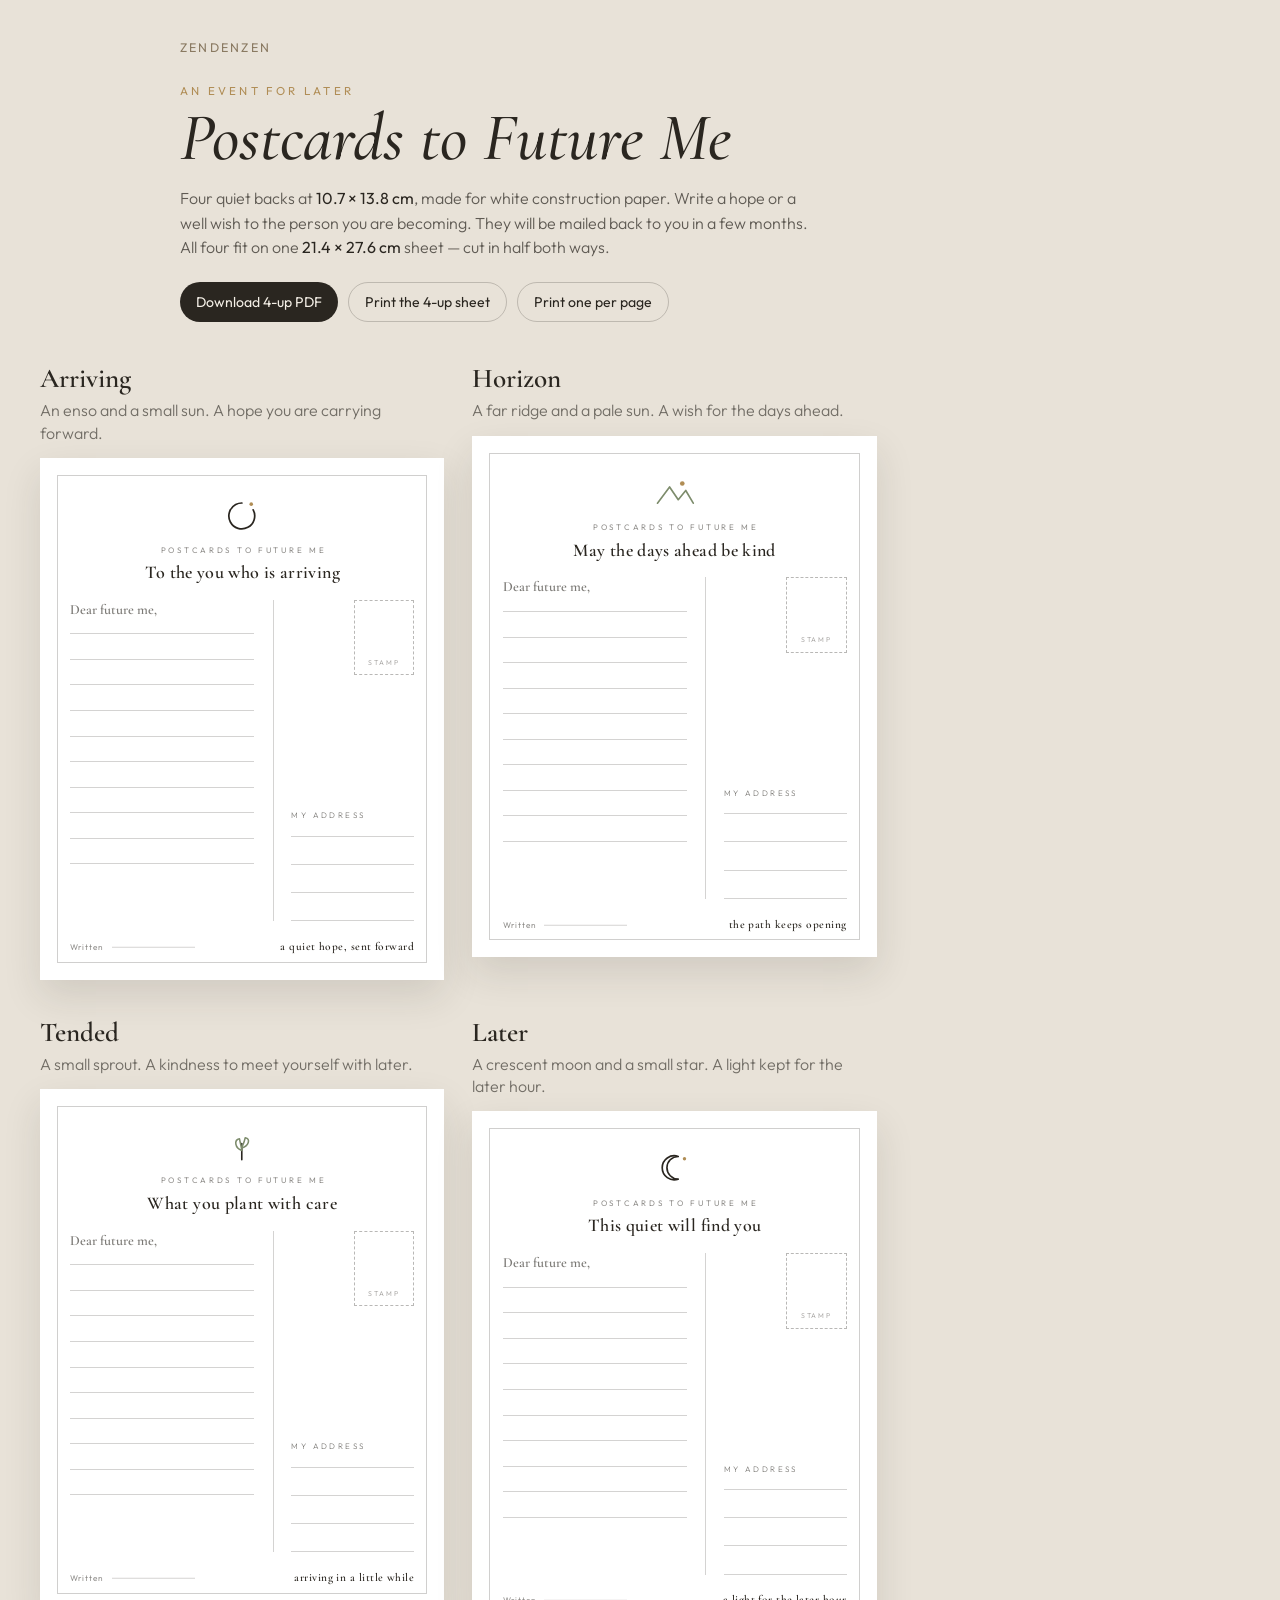
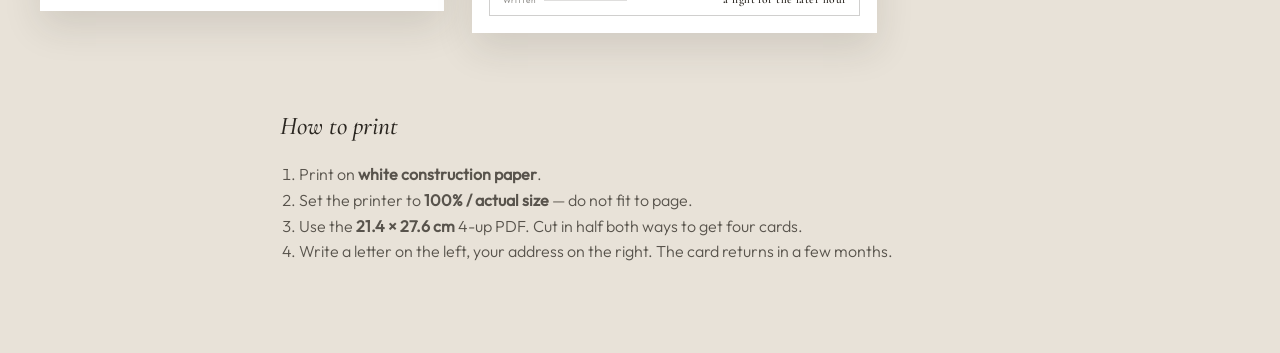
==== commit 2b666456: "Add Later postcard and a 21.4 × 27.6 cm 4-up print sheet Four backs now tile in a 2×2 grid that matc" ====
--- a/postcards/index.html
+++ b/postcards/index.html
@@ -6,7 +6,7 @@
     <title>Postcards to Future Me — 10.7 × 13.8 cm</title>
     <meta
       name="description"
-      content="Three zen postcard backs for Postcards to Future Me. Print on white paper at 10.7cm × 13.8cm."
+      content="Four zen postcard backs for Postcards to Future Me. Print four to a 21.4cm × 27.6cm sheet."
     />
     <link rel="icon" href="../favicon.svg" type="image/svg+xml" />
     <link rel="stylesheet" href="./fonts.css" />
@@ -28,6 +28,10 @@
         <path d="M18 22 C12 20 11 13 16 12 C17 17 18 20 18 22" stroke="#7d8c6c" stroke-width="1.35" stroke-linecap="round" stroke-linejoin="round"/>
         <path d="M18 20 C24 18 26 12 21 11 C20 16 18 19 18 20" stroke="#7d8c6c" stroke-width="1.35" stroke-linecap="round" stroke-linejoin="round"/>
       </symbol>
+      <symbol id="motif-later" viewBox="0 0 36 36" fill="none">
+        <path d="M21 8.2 A10.4 10.4 0 1 0 21 27.8 A7.6 7.6 0 1 1 21 8.2 Z" stroke="#2a2620" stroke-width="1.45" stroke-linejoin="round"/>
+        <circle cx="26.4" cy="10.2" r="1.45" fill="#b08d55" stroke="none"/>
+      </symbol>
     </svg>
 
     <header class="page-head">
@@ -35,14 +39,15 @@
       <p class="eyebrow">An event for later</p>
       <h1>Postcards to Future Me</h1>
       <p class="lede">
-        Three quiet backs at <strong>10.7 × 13.8 cm</strong>, made for white construction
+        Four quiet backs at <strong>10.7 × 13.8 cm</strong>, made for white construction
         paper. Write a hope or a well wish to the person you are becoming. They
-        will be mailed back to you in a few months.
+        will be mailed back to you in a few months. All four fit on one
+        <strong>21.4 × 27.6 cm</strong> sheet — cut in half both ways.
       </p>
       <div class="actions">
-        <a class="btn" href="./pdf/zen-postcards.pdf" download>Download PDF</a>
-        <a class="btn ghost" href="./print-exact.html">Print at card size</a>
-        <a class="btn ghost" href="./print-a4.html">Print on A4 with crop marks</a>
+        <a class="btn" href="./pdf/zen-postcards.pdf" download>Download 4-up PDF</a>
+        <a class="btn ghost" href="./print-sheet.html">Print the 4-up sheet</a>
+        <a class="btn ghost" href="./print-exact.html">Print one per page</a>
       </div>
     </header>
 
@@ -133,6 +138,35 @@
           </footer>
         </article>
       </section>
+
+      <section>
+        <h2>Later</h2>
+        <p>A crescent moon and a small star. A light kept for the later hour.</p>
+        <article class="card theme-later">
+          <div class="frame"></div>
+          <header class="head">
+            <svg aria-hidden="true"><use href="#motif-later"/></svg>
+            <p class="event">Postcards to Future Me</p>
+            <h3 class="prompt">This quiet will find you</h3>
+          </header>
+          <div class="split">
+            <section class="letter">
+              <p class="salute">Dear future me,</p>
+              <div class="lines" aria-hidden="true"><span></span><span></span><span></span><span></span><span></span><span></span><span></span><span></span><span></span><span></span></div>
+            </section>
+            <div class="rule" aria-hidden="true"></div>
+            <section class="address">
+              <div class="stamp">stamp</div>
+              <p class="label">My address</p>
+              <div class="lines" aria-hidden="true"><span></span><span></span><span></span><span></span></div>
+            </section>
+          </div>
+          <footer class="foot">
+            <span class="date">Written <span class="blank"></span></span>
+            <span class="wish">a light for the later hour</span>
+          </footer>
+        </article>
+      </section>
     </main>
 
     <aside class="how">
@@ -140,7 +174,7 @@
       <ol>
         <li>Print on <strong>white construction paper</strong>.</li>
         <li>Set the printer to <strong>100% / actual size</strong> — do not fit to page.</li>
-        <li>Use the exact-size PDF, or the A4 sheet and cut on the crop marks.</li>
+        <li>Use the <strong>21.4 × 27.6 cm</strong> 4-up PDF. Cut in half both ways to get four cards.</li>
         <li>Write a letter on the left, your address on the right. The card returns in a few months.</li>
       </ol>
     </aside>
